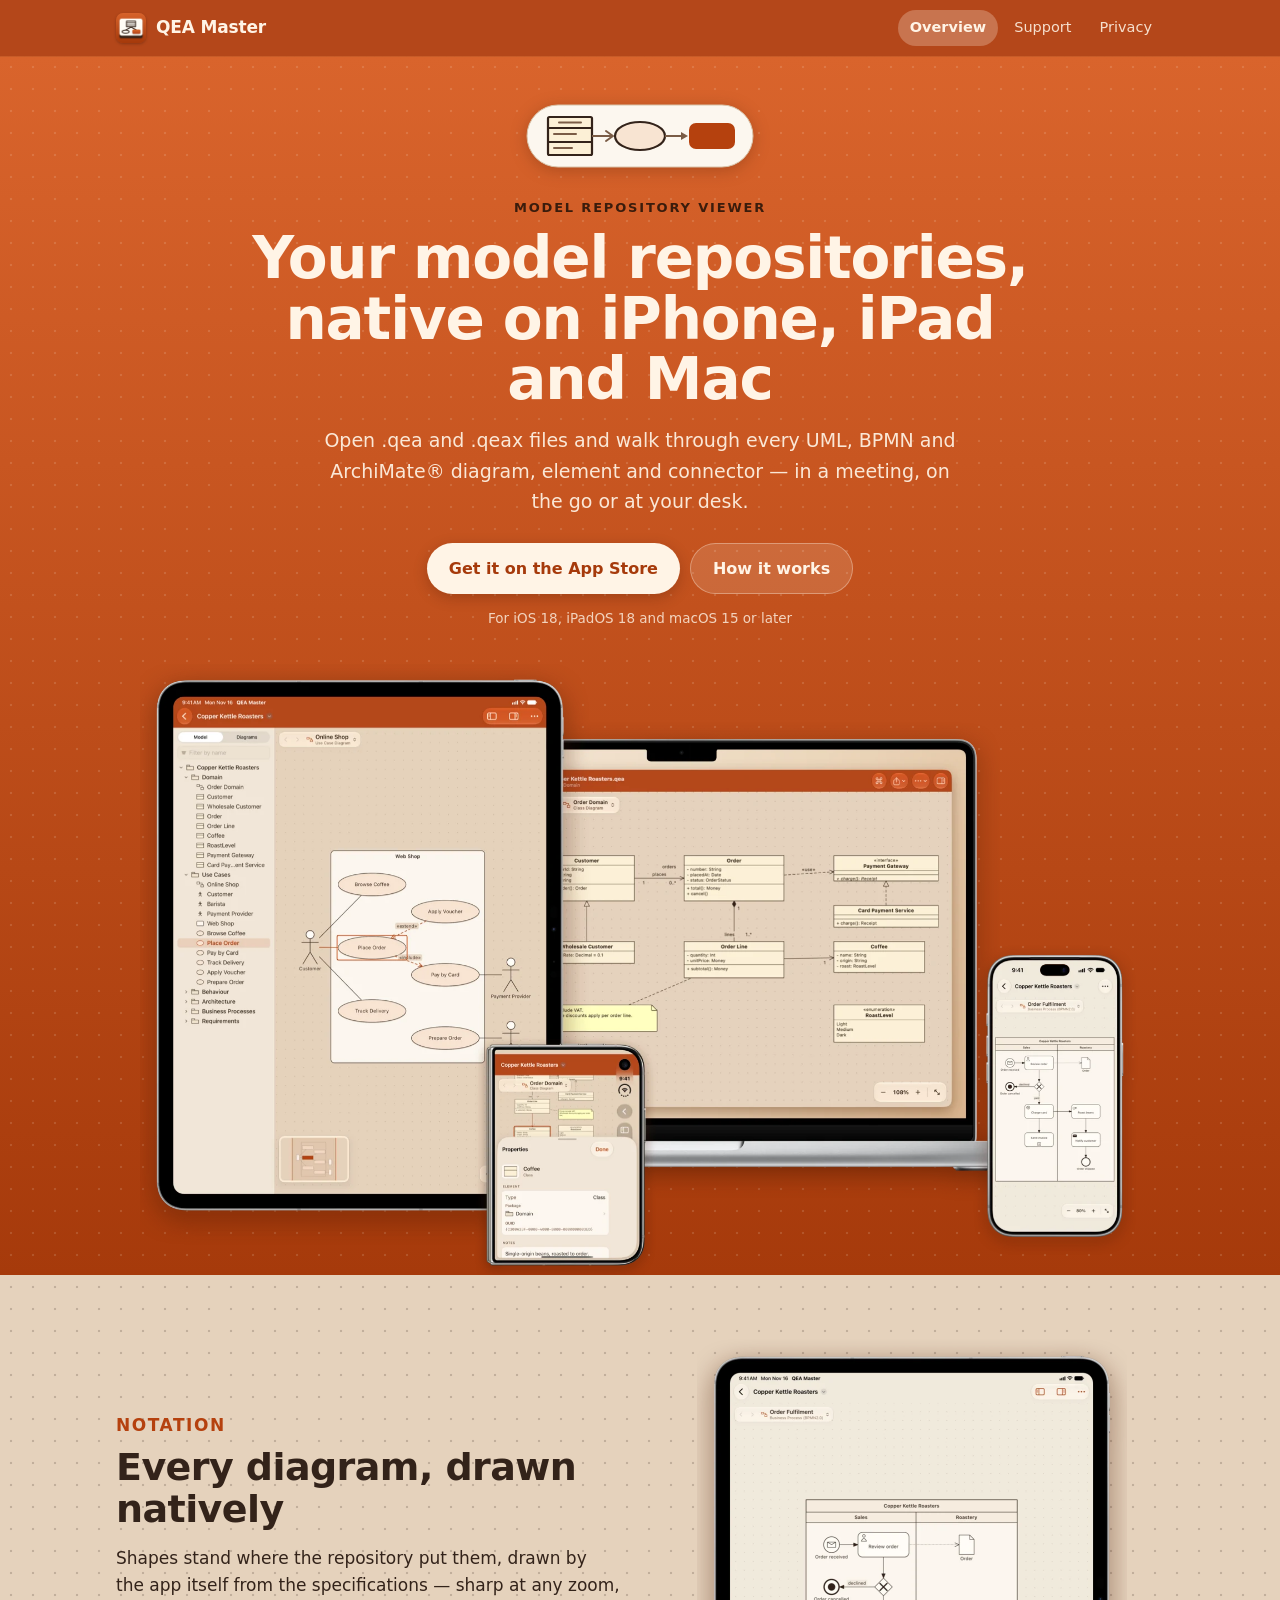
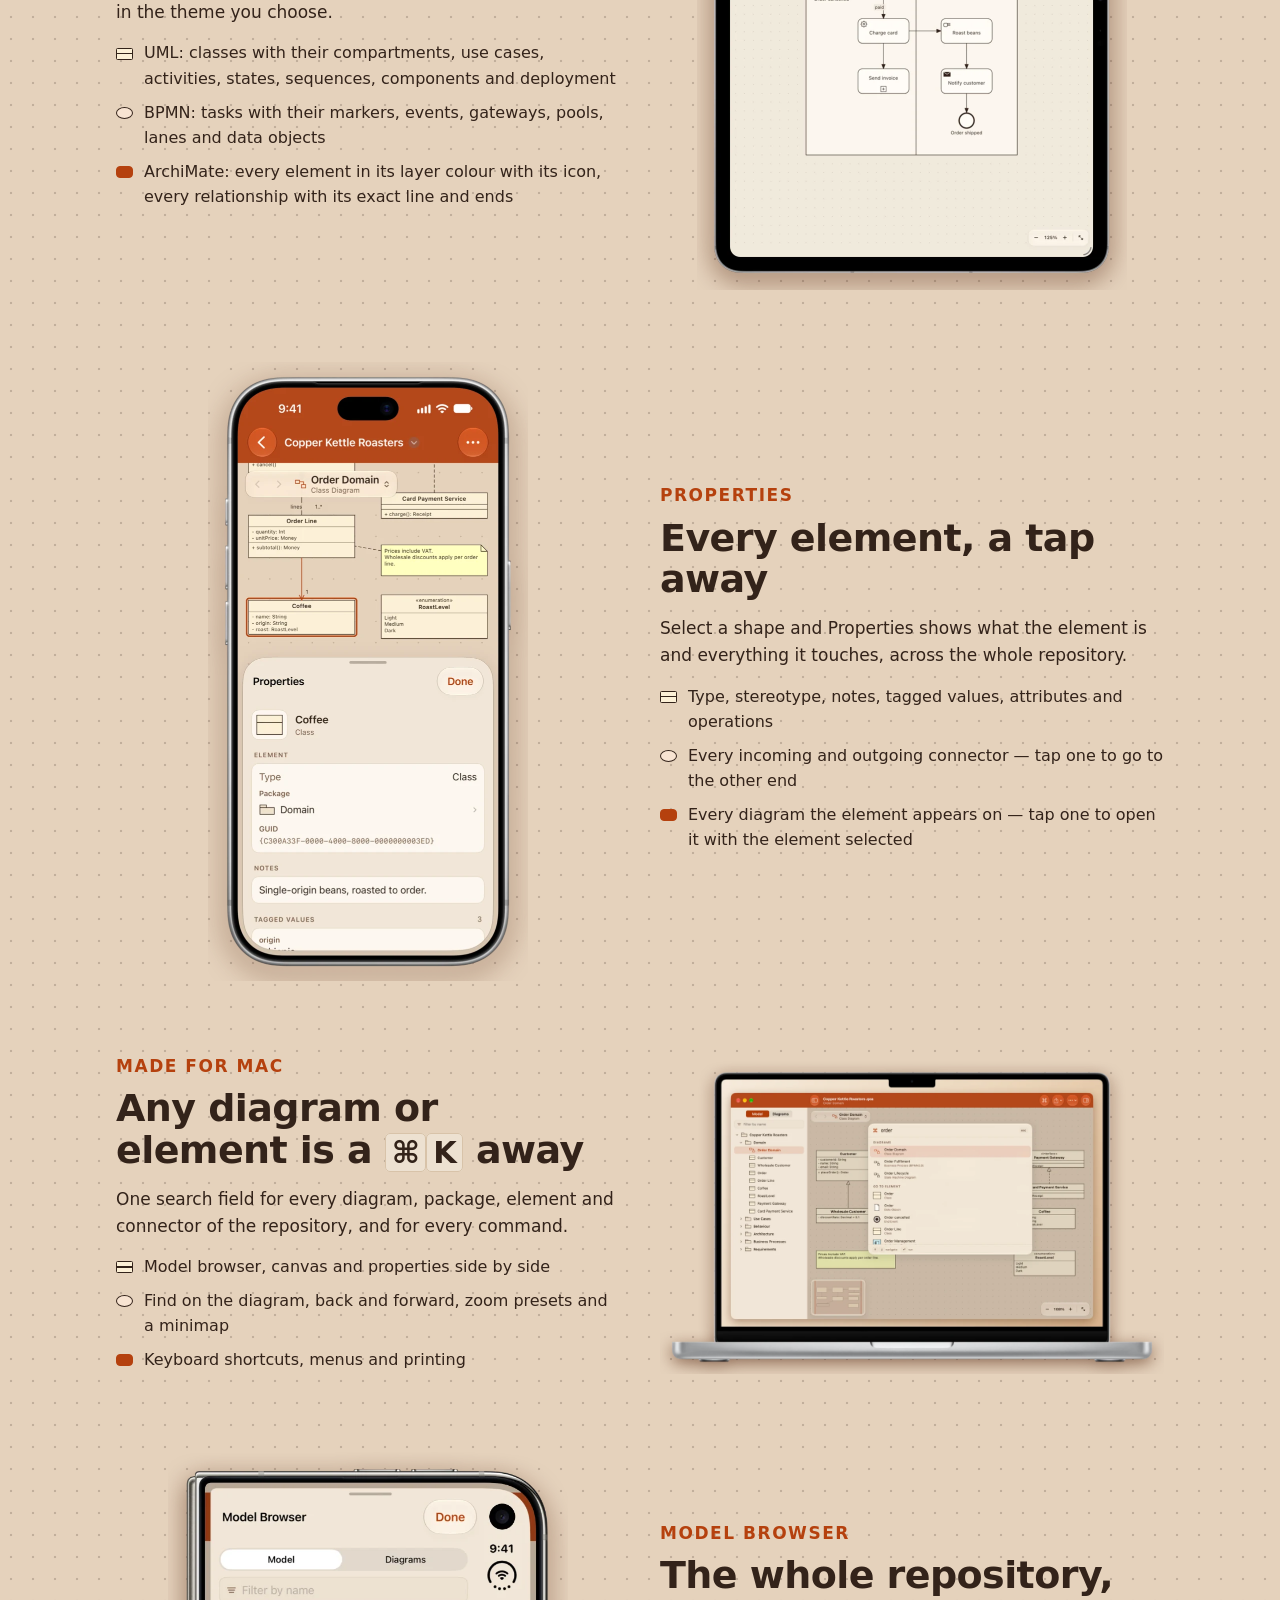
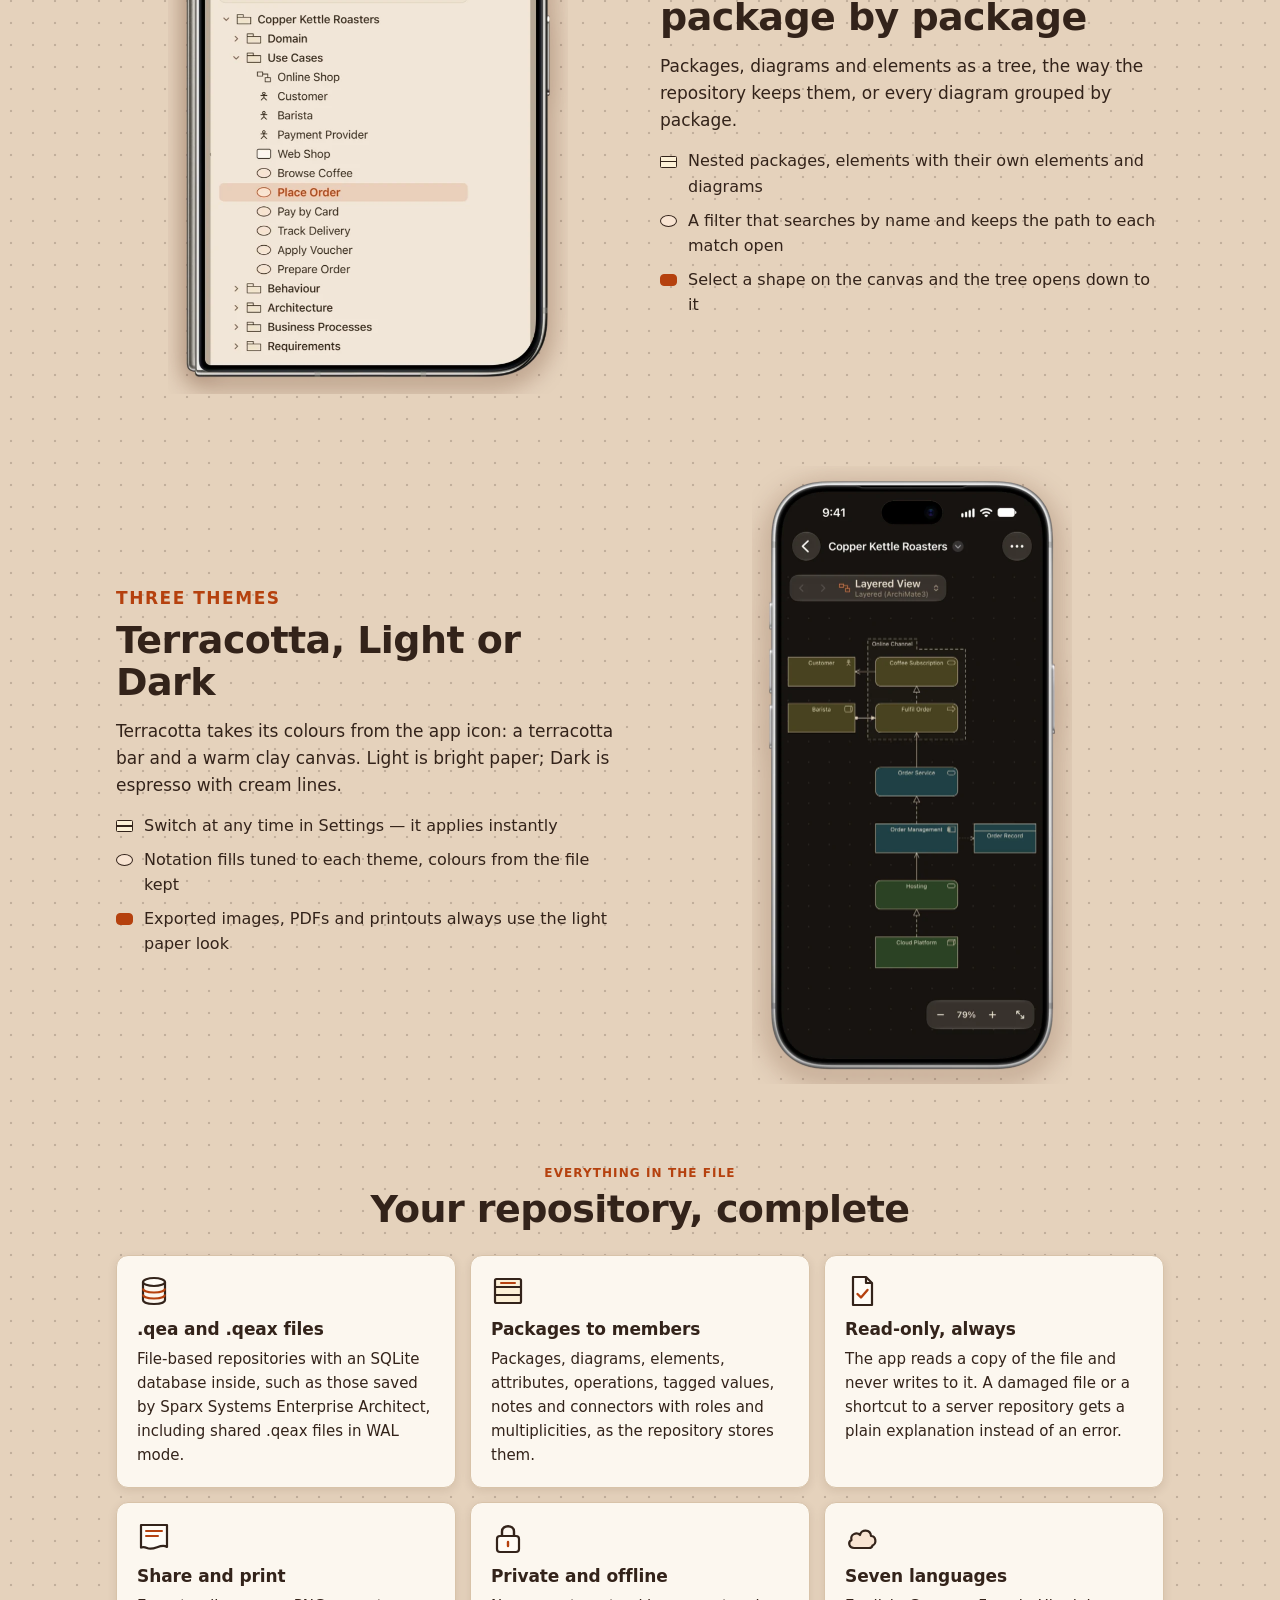
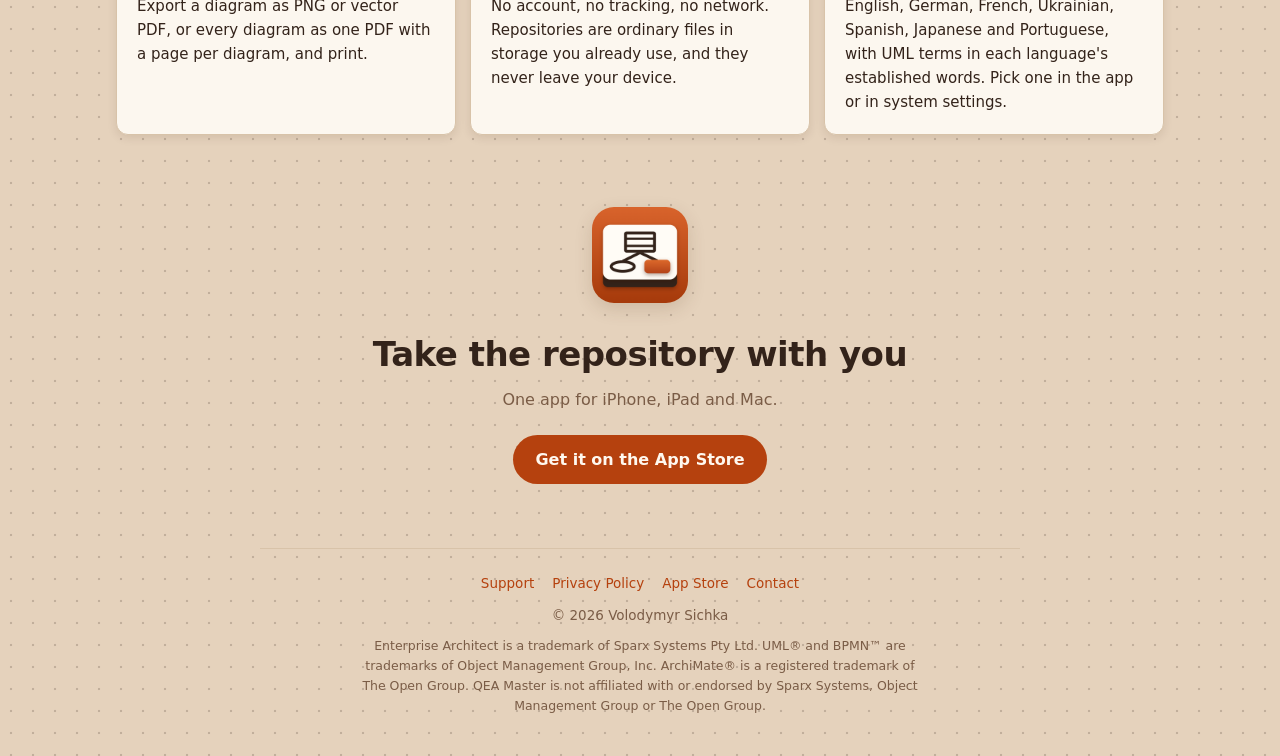
==== marketing.html @ 0d985091 "Add the support, privacy policy and marketing pages in the app's Terracotta style" ====
<!DOCTYPE html>
<html lang="en">

<head>
  <meta charset="UTF-8" />
  <meta name="viewport" content="width=device-width, initial-scale=1, viewport-fit=cover" />
  <title>QEA Master — a viewer for .qea and .qeax model repositories on iPhone, iPad and Mac</title>
  <meta name="description"
    content="QEA Master opens .qea and .qeax model repositories on iPhone, iPad and Mac and draws their UML, BPMN and ArchiMate diagrams natively. Every element a tap away, fully offline." />
  <meta name="theme-color" content="#b4471a" media="(prefers-color-scheme: light)" />
  <meta name="theme-color" content="#1c1814" media="(prefers-color-scheme: dark)" />
  <meta property="og:type" content="website" />
  <meta property="og:title" content="QEA Master — your models on iPhone, iPad and Mac" />
  <meta property="og:description"
    content="A native viewer for .qea and .qeax model repositories. UML, BPMN and ArchiMate diagrams drawn natively, every element a tap away." />
  <meta property="og:image" content="https://vybgss.github.io/qea-master-docs/assets/og-image.jpg" />
  <meta name="twitter:card" content="summary_large_image" />
  <meta name="apple-itunes-app" content="app-id=6835485167" />
  <link rel="icon" href="assets/favicon.ico" sizes="16x16 32x32 48x48" />
  <link rel="icon" type="image/png" sizes="64x64" href="assets/favicon.png" media="(prefers-color-scheme: light)" />
  <link rel="icon" type="image/png" sizes="64x64" href="assets/favicon-dark.png" media="(prefers-color-scheme: dark)" />
  <link rel="apple-touch-icon" sizes="180x180" href="assets/apple-touch-icon.png" />
  <link rel="manifest" href="site.webmanifest" />
  <link rel="stylesheet" href="assets/site.css" />
</head>

<body>
  <header class="bar">
    <div class="bar-inner">
      <a class="brand" href="marketing.html"><img src="assets/icon.png" alt="" /><span>QEA Master</span></a>
      <nav class="nav" aria-label="Site">
        <a href="marketing.html" aria-current="page">Overview</a>
        <a href="support.html">Support</a>
        <a href="privacy-policy.html">Privacy</a>
      </nav>
    </div>
  </header>

  <main>
    <section class="hero">
      <div class="hero-inner">
        <!-- The three shapes of the app icon as the app draws them: a class with its
             compartments, associated with a use case that a task carries out. -->
        <svg class="flow" viewBox="0 0 228 64" role="img" aria-label="A class associated with a use case, followed by a task">
          <rect x="1" y="1" width="226" height="62" rx="31" style="fill: var(--card); stroke: var(--hairline)" />
          <g class="shape-ink" fill="none" stroke-width="2.2">
            <rect x="22" y="13" width="44" height="38" rx="1.5" class="fill-classifier" />
            <path d="M22 24 H66 M22 38 H66" />
          </g>
          <path d="M33 18.5 H55 M28 30 H50 M28 44 H46" style="stroke: var(--muted)" stroke-width="2" stroke-linecap="round" />
          <line x1="66" y1="32" x2="86" y2="32" style="stroke: var(--muted)" stroke-width="2" />
          <path d="M80 27 L87 32 L80 37" fill="none" style="stroke: var(--muted)" stroke-width="2"
            stroke-linejoin="round" stroke-linecap="round" />
          <ellipse cx="114" cy="32" rx="25" ry="14" class="fill-behavior shape-ink" stroke-width="2.2" />
          <line x1="139" y1="32" x2="156" y2="32" style="stroke: var(--muted)" stroke-width="2" />
          <polygon points="155,28 162,32 155,36" style="fill: var(--muted)" />
          <rect x="163" y="19" width="46" height="26" rx="7" class="fill-accent" />
        </svg>

        <p class="kicker">Model repository viewer</p>
        <h1>Your model repositories, native on iPhone, iPad and Mac</h1>
        <p class="lede">
          Open .qea and .qeax files and walk through every UML, BPMN and ArchiMate® diagram,
          element and connector — in a meeting, on the go or at your desk.
        </p>
        <div class="actions">
          <a class="button primary" href="https://apps.apple.com/app/id6835485167">Get it on the App Store</a>
          <a class="button ghost" href="support.html">How it works</a>
        </div>
        <p class="requires">For iOS 18, iPadOS 18 and macOS 15 or later</p>

        <img class="devices" src="assets/img/hero-devices.webp" width="1800" height="1112"
          alt="QEA Master on iPad, MacBook, iPhone Duo and iPhone, showing a use case diagram with the model browser, a class diagram, an element's properties and a business process of an example model" />
      </div>
    </section>

    <div class="wide">
      <section class="feature">
        <div class="feature-text">
          <p class="label">Notation</p>
          <h2>Every diagram, drawn natively</h2>
          <p>
            Shapes stand where the repository put them, drawn by the app itself from the
            specifications — sharp at any zoom, in the theme you choose.
          </p>
          <ul class="layered">
            <li>UML: classes with their compartments, use cases, activities, states, sequences, components and deployment</li>
            <li>BPMN: tasks with their markers, events, gateways, pools, lanes and data objects</li>
            <li>ArchiMate: every element in its layer colour with its icon, every relationship with its exact line and ends</li>
          </ul>
        </div>
        <div class="feature-art">
          <img class="tablet" src="assets/img/ipad-process.webp" width="860" height="1102" loading="lazy"
            alt="iPad showing a business process with two lanes, a gateway, events and typed tasks" />
        </div>
      </section>

      <section class="feature flip">
        <div class="feature-text">
          <p class="label">Properties</p>
          <h2>Every element, a tap away</h2>
          <p>
            Select a shape and Properties shows what the element is and everything it touches,
            across the whole repository.
          </p>
          <ul class="layered">
            <li>Type, stereotype, notes, tagged values, attributes and operations</li>
            <li>Every incoming and outgoing connector — tap one to go to the other end</li>
            <li>Every diagram the element appears on — tap one to open it with the element selected</li>
          </ul>
        </div>
        <div class="feature-art">
          <img class="phone" src="assets/img/phone-inspect.webp" width="640" height="1237" loading="lazy"
            alt="iPhone showing the Coffee class selected, with its notes and tagged values in a sheet" />
        </div>
      </section>

      <section class="feature">
        <div class="feature-text">
          <p class="label">Made for Mac</p>
          <h2>Any diagram or element is a <kbd>⌘</kbd><kbd>K</kbd> away</h2>
          <p>
            One search field for every diagram, package, element and connector of the
            repository, and for every command.
          </p>
          <ul class="layered">
            <li>Model browser, canvas and properties side by side</li>
            <li>Find on the diagram, back and forward, zoom presets and a minimap</li>
            <li>Keyboard shortcuts, menus and printing</li>
          </ul>
        </div>
        <div class="feature-art">
          <img class="laptop" src="assets/img/mac-palette.webp" width="1278" height="797" loading="lazy"
            alt="MacBook showing the command palette searching the repository for order" />
        </div>
      </section>

      <section class="feature flip">
        <div class="feature-text">
          <p class="label">Model browser</p>
          <h2>The whole repository, package by package</h2>
          <p>
            Packages, diagrams and elements as a tree, the way the repository keeps them, or
            every diagram grouped by package.
          </p>
          <ul class="layered">
            <li>Nested packages, elements with their own elements and diagrams</li>
            <li>A filter that searches by name and keeps the path to each match open</li>
            <li>Select a shape on the canvas and the tree opens down to it</li>
          </ul>
        </div>
        <div class="feature-art">
          <img class="duo" src="assets/img/duo-browser.webp" width="700" height="947" loading="lazy"
            alt="iPhone Duo showing the model browser with the Use Cases package open" />
        </div>
      </section>

      <section class="feature">
        <div class="feature-text">
          <p class="label">Three themes</p>
          <h2>Terracotta, Light or Dark</h2>
          <p>
            Terracotta takes its colours from the app icon: a terracotta bar and a warm clay
            canvas. Light is bright paper; Dark is espresso with cream lines.
          </p>
          <ul class="layered">
            <li>Switch at any time in Settings — it applies instantly</li>
            <li>Notation fills tuned to each theme, colours from the file kept</li>
            <li>Exported images, PDFs and printouts always use the light paper look</li>
          </ul>
        </div>
        <div class="feature-art">
          <img class="phone" src="assets/img/phone-dark.webp" width="640" height="1237" loading="lazy"
            alt="iPhone showing a layered architecture view in the Dark theme" />
        </div>
      </section>

      <section>
        <div class="section-head">
          <p class="label">Everything in the file</p>
          <h2>Your repository, complete</h2>
        </div>
        <div class="grid">
          <div class="card">
            <svg class="glyph" viewBox="0 0 34 34" aria-hidden="true">
              <ellipse cx="17" cy="8" rx="11" ry="4" class="shape-fill shape-ink" stroke-width="2.2" />
              <path d="M6 8 V26 C6 31.3 28 31.3 28 26 V8" fill="none" class="shape-ink" stroke-width="2.2" />
              <path d="M6 14.5 C6 19.8 28 19.8 28 14.5 M6 20.5 C6 25.8 28 25.8 28 20.5" fill="none"
                class="shape-accent" stroke-width="2" />
            </svg>
            <h3>.qea and .qeax files</h3>
            <p>File-based repositories with an SQLite database inside, such as those saved by
              Sparx Systems Enterprise Architect, including shared .qeax files in WAL mode.</p>
          </div>
          <div class="card">
            <svg class="glyph" viewBox="0 0 34 34" aria-hidden="true">
              <rect x="4" y="5" width="26" height="24" rx="1.5" class="fill-classifier shape-ink" stroke-width="2.2" />
              <path d="M4 13 H30 M4 21 H30" class="shape-ink" stroke-width="2" />
              <path d="M10 9 H24" class="shape-accent" stroke-width="2" stroke-linecap="round" />
            </svg>
            <h3>Packages to members</h3>
            <p>Packages, diagrams, elements, attributes, operations, tagged values, notes and
              connectors with roles and multiplicities, as the repository stores them.</p>
          </div>
          <div class="card">
            <svg class="glyph" viewBox="0 0 34 34" aria-hidden="true">
              <path d="M8 3 H21 L27 9 V31 H8 Z" class="shape-fill shape-ink" stroke-width="2.2"
                stroke-linejoin="round" />
              <path d="M21 3 V9 H27" fill="none" class="shape-ink" stroke-width="2.2" stroke-linejoin="round" />
              <path d="M12.5 20 L16 23.5 L22.5 16" fill="none" class="shape-accent" stroke-width="2.4"
                stroke-linecap="round" stroke-linejoin="round" />
            </svg>
            <h3>Read-only, always</h3>
            <p>The app reads a copy of the file and never writes to it. A damaged file or a
              shortcut to a server repository gets a plain explanation instead of an error.</p>
          </div>
          <div class="card">
            <svg class="glyph" viewBox="0 0 34 34" aria-hidden="true">
              <path d="M4 4 H30 V26 C24 21.5 17 30.5 10 27 C7.5 25.8 5.5 25.8 4 26.6 Z" class="shape-fill shape-ink"
                stroke-width="2.2" stroke-linejoin="round" />
              <path d="M9 10 H25 M9 15 H21" class="shape-accent" stroke-width="2" stroke-linecap="round" />
            </svg>
            <h3>Share and print</h3>
            <p>Export a diagram as PNG or vector PDF, or every diagram as one PDF with a page per
              diagram, and print.</p>
          </div>
          <div class="card">
            <svg class="glyph" viewBox="0 0 34 34" aria-hidden="true">
              <path d="M11 15 V10.5 C11 3.5 23 3.5 23 10.5 V15" fill="none" class="shape-ink" stroke-width="2.4" />
              <rect x="6" y="15" width="22" height="16" rx="3" class="shape-fill shape-ink" stroke-width="2.2" />
              <path d="M17 21 V25" class="shape-accent" stroke-width="2.4" stroke-linecap="round" />
            </svg>
            <h3>Private and offline</h3>
            <p>No account, no tracking, no network. Repositories are ordinary files in storage
              you already use, and they never leave your device.</p>
          </div>
          <div class="card">
            <svg class="glyph" viewBox="0 0 34 34" aria-hidden="true">
              <path d="M9 27 C4 27 2.5 21 6.5 19 C5 13.5 11.5 10.5 15 14 C16 8 25.5 8 26 15 C31 15 32 22.5 27.5 24.5 C27 27 25 27 24 27 Z"
                class="fill-behavior shape-ink" stroke-width="2.2" stroke-linejoin="round" />
            </svg>
            <h3>Seven languages</h3>
            <p>English, German, French, Ukrainian, Spanish, Japanese and Portuguese, with UML
              terms in each language's established words. Pick one in the app or in system
              settings.</p>
          </div>
        </div>
      </section>

      <section class="closing">
        <picture>
          <source srcset="assets/icon-dark.png" media="(prefers-color-scheme: dark)" />
          <img src="assets/icon.png" width="96" height="96" alt="QEA Master app icon" />
        </picture>
        <h2>Take the repository with you</h2>
        <p>One app for iPhone, iPad and Mac.</p>
        <a class="button solid" href="https://apps.apple.com/app/id6835485167">Get it on the App Store</a>
      </section>
    </div>
  </main>

  <footer class="foot">
    <nav aria-label="Footer">
      <a href="support.html">Support</a>
      <a href="privacy-policy.html">Privacy Policy</a>
      <a href="https://apps.apple.com/app/id6835485167">App Store</a>
      <a href="mailto:volodymyr.sichka@gmail.com">Contact</a>
    </nav>
    <p>© 2026 Volodymyr Sichka</p>
    <p class="legal">Enterprise Architect is a trademark of Sparx Systems Pty Ltd. UML® and BPMN™ are
      trademarks of Object Management Group, Inc. ArchiMate® is a registered trademark of The Open
      Group. QEA Master is not affiliated with or endorsed by Sparx Systems, Object Management Group
      or The Open Group.</p>
  </footer>
</body>

</html>
---- assets/site.css ----
/*
  QEA Master — shared style for the website.

  The colours are the app's own (RetroPalette and Studio in the app's
  source, shared with Arch Master, BPMN Master and DMN Master): the
  Terracotta theme by day, the Dark theme at night, following the visitor's
  system setting. Shapes on the page borrow the notation the app draws: a
  UML package with its dark name tab for page titles, a class, a use case
  and a task in the fills the app gives them, a dot grid.
*/

:root {
  color-scheme: light dark;

  /* Terracotta theme */
  --canvas: #e5d2bc;
  --surface: #f1e6d7;
  --card: #fcf7ef;
  --paper: #fffcf6;
  --field: #ede1d1;
  --ink: #33231a;
  --muted: #7a5c46;
  --hairline: #d8c3a9;
  --accent: #b5410e;
  --accent-soft: rgba(181, 65, 14, 0.14);
  --on-accent: #fff8ef;
  --chrome: #b4471a;
  --on-chrome: #fff4e6;
  --chrome-pill: rgba(255, 244, 230, 0.16);
  --chrome-pill-strong: rgba(255, 244, 230, 0.26);
  --band: #33231a;
  --on-band: #fbf3e8;
  --dot: rgba(51, 35, 26, 0.2);
  --hero-top: #d9642c;
  --hero-bottom: #a63a0b;
  --on-hero: #fff4e6;
  --hero-kicker: #3a1c0c;
  --hero-dot: rgba(255, 244, 230, 0.14);
  --shape-shadow: 0 6px 18px rgba(90, 58, 32, 0.16);
  --shape-drop: 0 5px 9px rgba(90, 58, 32, 0.16);
  --panel-shadow: 0 3px 10px rgba(58, 30, 14, 0.1);
  --success: #3f7f55;

  /* Notation fills of the light themes (QEAShapeColors in the app's source):
     classes, behaviour (use cases, actions, states), structure */
  --classifier: #fcf0d6;
  --behavior: #f8e4d2;
  --structure: #e4ecdb;

  --rounded: ui-rounded, "SF Pro Rounded", -apple-system, BlinkMacSystemFont, system-ui,
    "Segoe UI", Roboto, Helvetica, Arial, sans-serif;
  --text: -apple-system, BlinkMacSystemFont, system-ui, "SF Pro Text", "Segoe UI", Roboto,
    Helvetica, Arial, sans-serif;
}

@media (prefers-color-scheme: dark) {
  :root {
    /* Dark theme: espresso with cream lines */
    --canvas: #17130f;
    --surface: #1c1814;
    --card: #272019;
    --paper: #262019;
    --field: #1a1612;
    --ink: #eee2cf;
    --muted: #a8937d;
    --hairline: #3b3129;
    --accent: #e2753c;
    --accent-soft: rgba(226, 117, 60, 0.2);
    --on-accent: #1c120b;
    --chrome: #1c1814;
    --on-chrome: #eee2cf;
    --chrome-pill: rgba(238, 226, 207, 0.08);
    --chrome-pill-strong: rgba(238, 226, 207, 0.15);
    --band: #2d261f;
    --on-band: #eee2cf;
    --dot: rgba(238, 226, 207, 0.14);
    --hero-top: #3a2a20;
    --hero-bottom: #1a120d;
    --on-hero: #f1e6d4;
    --hero-kicker: #e8854a;
    --hero-dot: rgba(238, 226, 207, 0.08);
    --shape-shadow: 0 6px 18px rgba(0, 0, 0, 0.45);
    --shape-drop: 0 5px 9px rgba(0, 0, 0, 0.45);
    --panel-shadow: 0 3px 10px rgba(0, 0, 0, 0.35);
    --success: #74c08c;
    --classifier: #3a3020;
    --behavior: #40291d;
    --structure: #29342a;
  }
}

*,
*::before,
*::after {
  box-sizing: border-box;
}

html {
  -webkit-text-size-adjust: 100%;
  /* Anchors from the contents list land below the sticky bar, not under it. */
  scroll-padding-top: 76px;
}

body {
  margin: 0;
  font-family: var(--text);
  font-size: 16px;
  line-height: 1.6;
  color: var(--ink);
  background-color: var(--canvas);
  /* The canvas dot grid */
  background-image: radial-gradient(circle, var(--dot) 1.1px, transparent 1.6px);
  background-size: 22px 22px;
  -webkit-font-smoothing: antialiased;
}

img {
  max-width: 100%;
  height: auto;
}

a {
  color: var(--accent);
  text-underline-offset: 2px;
  text-decoration-thickness: 1px;
}

a:hover {
  text-decoration-thickness: 2px;
}

:focus-visible {
  outline: 2px solid var(--accent);
  outline-offset: 2px;
  border-radius: 6px;
}

kbd {
  font-family: var(--rounded);
  font-size: 0.8em;
  font-weight: 600;
  padding: 1px 6px;
  border-radius: 5px;
  background: var(--field);
  border: 1px solid var(--hairline);
  white-space: nowrap;
}

/* ---------------------------------------------------------------- Window bar */

.bar {
  position: sticky;
  top: 0;
  z-index: 10;
  background: var(--chrome);
  color: var(--on-chrome);
  padding-top: env(safe-area-inset-top);
  box-shadow: 0 1px 0 rgba(0, 0, 0, 0.08);
}

@media (prefers-color-scheme: dark) {
  .bar {
    box-shadow: 0 1px 0 var(--hairline);
  }
}

.bar-inner {
  max-width: 1080px;
  margin: 0 auto;
  height: 56px;
  padding: 0 16px;
  display: flex;
  align-items: center;
  gap: 12px;
}

.brand {
  display: flex;
  align-items: center;
  gap: 10px;
  color: inherit;
  text-decoration: none;
  font-family: var(--rounded);
  font-weight: 700;
  font-size: 17px;
  letter-spacing: -0.01em;
  flex-shrink: 0;
}

.brand img {
  width: 30px;
  height: 30px;
  border-radius: 7px;
  box-shadow: 0 1px 3px rgba(0, 0, 0, 0.25);
}

.nav {
  margin-left: auto;
  display: flex;
  gap: 4px;
}

.nav a {
  color: inherit;
  text-decoration: none;
  font-size: 14.5px;
  font-weight: 500;
  padding: 6px 12px;
  border-radius: 999px;
  opacity: 0.88;
}

.nav a:hover {
  background: var(--chrome-pill);
  opacity: 1;
}

.nav a[aria-current="page"] {
  background: var(--chrome-pill-strong);
  font-weight: 650;
  opacity: 1;
}

@media (max-width: 520px) {
  .brand span {
    display: none;
  }

  .nav a {
    padding: 6px 10px;
  }
}

/* ---------------------------------------------------------------- Documents */

.page {
  max-width: 760px;
  margin: 0 auto;
  padding: 32px 16px 24px;
}

/* A page title drawn as a UML package: the dark name tab on the top-left
   corner of a paper card; down its right edge, the fills of a class, a use
   case and a component, as the app draws them. */
.group {
  margin-bottom: 28px;
  filter: drop-shadow(var(--shape-drop));
}

.group-tab {
  width: fit-content;
  background: var(--band);
  color: var(--on-band);
  border: 2px solid var(--ink);
  border-bottom: 0;
  border-radius: 3px 3px 0 0;
  padding: 3px 14px 2px;
  font-size: 13px;
  font-weight: 600;
  letter-spacing: 0.03em;
}

.group-body {
  display: flex;
  background: var(--paper);
  border: 2px solid var(--ink);
  border-radius: 0 3px 3px 3px;
}

.group-main {
  flex: 1;
  padding: 22px 24px 24px;
  display: flex;
  gap: 18px;
  align-items: center;
}

.group-main picture {
  flex-shrink: 0;
}

.group-main img {
  width: 76px;
  height: 76px;
  border-radius: 17px;
  display: block;
  box-shadow: 0 2px 8px rgba(0, 0, 0, 0.18);
}

.group h1 {
  font-family: var(--rounded);
  font-size: 30px;
  line-height: 1.15;
  letter-spacing: -0.015em;
  margin: 0 0 6px;
}

.group p {
  margin: 0;
  color: var(--muted);
}

/* Class, behaviour and structure fills, top to bottom. */
.group-layers {
  flex: 0 0 14px;
  display: flex;
  flex-direction: column;
  border-left: 2px solid var(--ink);
}

.group-layers span {
  flex: 1;
  background: var(--classifier);
}

.group-layers span:nth-child(2) {
  background: var(--behavior);
  border-block: 2px solid var(--ink);
}

.group-layers span:nth-child(3) {
  background: var(--structure);
  border-radius: 0 0 1px 0;
}

@media (max-width: 520px) {
  .group-main {
    flex-direction: column;
    align-items: flex-start;
    padding: 18px 18px 20px;
  }

  .group h1 {
    font-size: 26px;
  }
}

/* Section headers, as in the app's side panels: small, spaced capitals. */
.label {
  font-size: 12px;
  font-weight: 700;
  text-transform: uppercase;
  letter-spacing: 0.09em;
  color: var(--muted);
  margin: 32px 4px 10px;
}

.card {
  background: var(--card);
  border: 1px solid var(--hairline);
  border-radius: 12px;
  padding: 16px 20px;
  margin-bottom: 12px;
}

.card h2,
.card h3 {
  font-size: 16.5px;
  line-height: 1.35;
  margin: 0 0 6px;
  letter-spacing: -0.005em;
}

.card p,
.card li {
  font-size: 15px;
}

.card p {
  margin: 0.5em 0;
}

.card p:last-child {
  margin-bottom: 0;
}

.card ul {
  margin: 0.5em 0 0;
  padding-left: 1.2em;
}

.card li + li {
  margin-top: 0.25em;
}

.card .meta {
  color: var(--muted);
  font-size: 13.5px;
}

.short {
  border-left: 4px solid var(--accent);
}

.toc {
  columns: 2 220px;
  column-gap: 24px;
  margin: 0;
  padding: 0;
  list-style: none;
}

.toc li {
  break-inside: avoid;
  font-size: 15px;
  padding: 3px 0;
}

.toc a {
  text-decoration: none;
}

.toc a:hover {
  text-decoration: underline;
}

.updated {
  color: var(--muted);
  font-size: 13.5px;
  margin: 0 4px 0;
}

/* ---------------------------------------------------------------- Footer */

.foot {
  max-width: 760px;
  margin: 24px auto 0;
  padding: 24px 16px calc(40px + env(safe-area-inset-bottom));
  text-align: center;
  color: var(--muted);
  font-size: 13.5px;
  border-top: 1px solid var(--hairline);
}

.foot p {
  margin: 4px 0;
}

.foot nav {
  display: flex;
  justify-content: center;
  flex-wrap: wrap;
  gap: 6px 18px;
  margin-bottom: 10px;
}

.foot nav a {
  font-weight: 500;
  text-decoration: none;
}

.foot nav a:hover {
  text-decoration: underline;
}

.foot .legal {
  font-size: 12.5px;
  max-width: 560px;
  margin: 10px auto 0;
}

.motto {
  font-family: var(--rounded);
  font-weight: 600;
}

/* ---------------------------------------------------------------- Landing page */

.hero {
  color: var(--on-hero);
  background-color: var(--hero-bottom);
  background-image: radial-gradient(circle, var(--hero-dot) 1.1px, transparent 1.6px),
    linear-gradient(180deg, var(--hero-top), var(--hero-bottom));
  background-size: 22px 22px, 100% 100%;
  overflow: hidden;
}

.hero-inner {
  max-width: 1080px;
  margin: 0 auto;
  padding: 48px 16px 0;
  text-align: center;
}

.flow {
  display: inline-block;
  width: 228px;
  height: auto;
  margin-bottom: 22px;
  filter: drop-shadow(0 3px 8px rgba(58, 18, 4, 0.25));
}

.kicker {
  font-size: 13px;
  font-weight: 800;
  letter-spacing: 0.14em;
  text-transform: uppercase;
  color: var(--hero-kicker);
  margin: 0 0 10px;
}

.hero h1 {
  font-family: var(--rounded);
  font-size: clamp(34px, 6vw, 58px);
  line-height: 1.04;
  letter-spacing: -0.02em;
  margin: 0 auto 16px;
  max-width: 820px;
}

.hero .lede {
  font-size: clamp(16px, 2.2vw, 19px);
  max-width: 640px;
  margin: 0 auto 26px;
  opacity: 0.92;
}

.actions {
  display: flex;
  justify-content: center;
  flex-wrap: wrap;
  gap: 10px;
}

.button {
  display: inline-flex;
  align-items: center;
  gap: 8px;
  font-family: var(--rounded);
  font-weight: 700;
  font-size: 16px;
  padding: 12px 22px;
  border-radius: 999px;
  text-decoration: none;
}

.button.primary {
  background: var(--on-hero);
  color: var(--hero-bottom);
  box-shadow: 0 4px 14px rgba(58, 18, 4, 0.25);
}

@media (prefers-color-scheme: dark) {
  .button.primary {
    background: var(--accent);
    color: var(--on-accent);
  }
}

.button.ghost {
  color: var(--on-hero);
  background: rgba(255, 244, 230, 0.14);
  border: 1px solid rgba(255, 244, 230, 0.35);
}

.button.solid {
  background: var(--accent);
  color: var(--on-accent);
}

.button:hover {
  text-decoration: none;
  filter: brightness(1.05);
}

.requires {
  font-size: 13.5px;
  opacity: 0.8;
  margin: 14px 0 0;
}

.devices {
  display: block;
  width: min(1000px, 100%);
  margin: 34px auto -6px;
}

.wide {
  max-width: 1080px;
  margin: 0 auto;
  padding: 0 16px;
}

.feature {
  display: grid;
  grid-template-columns: 1fr 1fr;
  align-items: center;
  gap: 40px;
  padding: 64px 0 8px;
}

.feature.flip .feature-text {
  order: 2;
}

.feature-art {
  display: flex;
  justify-content: center;
}

.feature-art img.phone {
  width: 320px;
}

/* The iPhone Duo's outer screen is wider than a phone's. */
.feature-art img.duo {
  width: 400px;
}

.feature-art img.tablet {
  width: 430px;
}

.feature-art img.laptop {
  width: 640px;
}

.feature .label {
  margin: 0 0 8px;
  color: var(--accent);
}

.feature h2 {
  font-family: var(--rounded);
  font-size: clamp(28px, 3.6vw, 38px);
  line-height: 1.1;
  letter-spacing: -0.015em;
  margin: 0 0 14px;
}

.feature p {
  margin: 0 0 14px;
  font-size: 17px;
}

/* List bullets drawn as the three shapes of the app icon, in turn: a class
   with its compartments, a use case and a task. */
.layered {
  list-style: none;
  margin: 0;
  padding: 0;
}

.layered li {
  position: relative;
  padding-left: 28px;
  margin: 8px 0;
  font-size: 16px;
}

.layered li::before {
  content: "";
  position: absolute;
  left: 0;
  top: 0.45em;
  width: 17px;
  height: 12px;
  border: 1.5px solid var(--ink);
  border-radius: 1.5px;
  /* The class's name compartment */
  background: linear-gradient(var(--classifier) 0 4px, var(--ink) 4px 5.5px, var(--classifier) 5.5px);
}

.layered li:nth-child(3n + 2)::before {
  border-radius: 50%;
  background: var(--behavior);
}

.layered li:nth-child(3n)::before {
  border-radius: 4px;
  background: var(--accent);
  border-color: var(--accent);
}

@media (max-width: 760px) {
  .feature {
    grid-template-columns: 1fr;
    gap: 22px;
    padding-top: 48px;
  }

  .feature.flip .feature-text {
    order: 0;
  }

  .feature-art img.phone {
    width: 260px;
  }

  .feature-art img.duo {
    width: 320px;
  }
}

.section-head {
  text-align: center;
  padding: 72px 0 24px;
}

.section-head h2 {
  font-family: var(--rounded);
  font-size: clamp(28px, 3.6vw, 38px);
  line-height: 1.1;
  letter-spacing: -0.015em;
  margin: 6px 0 0;
}

.section-head .label {
  margin: 0;
  color: var(--accent);
}

.grid {
  display: grid;
  grid-template-columns: repeat(3, 1fr);
  gap: 14px;
}

.grid .card {
  margin: 0;
  padding: 18px 20px 20px;
  box-shadow: var(--panel-shadow);
}

.grid .card h3 {
  font-size: 17px;
  margin: 10px 0 6px;
}

.grid .card p {
  margin: 0;
  color: var(--ink);
}

.glyph {
  width: 34px;
  height: 34px;
  display: block;
}

@media (max-width: 900px) {
  .grid {
    grid-template-columns: repeat(2, 1fr);
  }
}

@media (max-width: 560px) {
  .grid {
    grid-template-columns: 1fr;
  }
}

.closing {
  text-align: center;
  padding: 72px 0 40px;
}

.closing picture img {
  width: 96px;
  height: 96px;
  border-radius: 22px;
  box-shadow: var(--shape-shadow);
}

.closing h2 {
  font-family: var(--rounded);
  font-size: clamp(26px, 3.4vw, 34px);
  letter-spacing: -0.015em;
  margin: 16px 0 6px;
}

.closing p {
  color: var(--muted);
  margin: 0 0 22px;
}

/* SVG notation shapes on the page take the theme's colours. */
.shape-fill {
  fill: var(--paper);
}

.shape-ink {
  stroke: var(--ink);
}

.shape-accent {
  stroke: var(--accent);
}

.fill-classifier {
  fill: var(--classifier);
}

.fill-behavior {
  fill: var(--behavior);
}

.fill-structure {
  fill: var(--structure);
}

.fill-accent {
  fill: var(--accent);
}
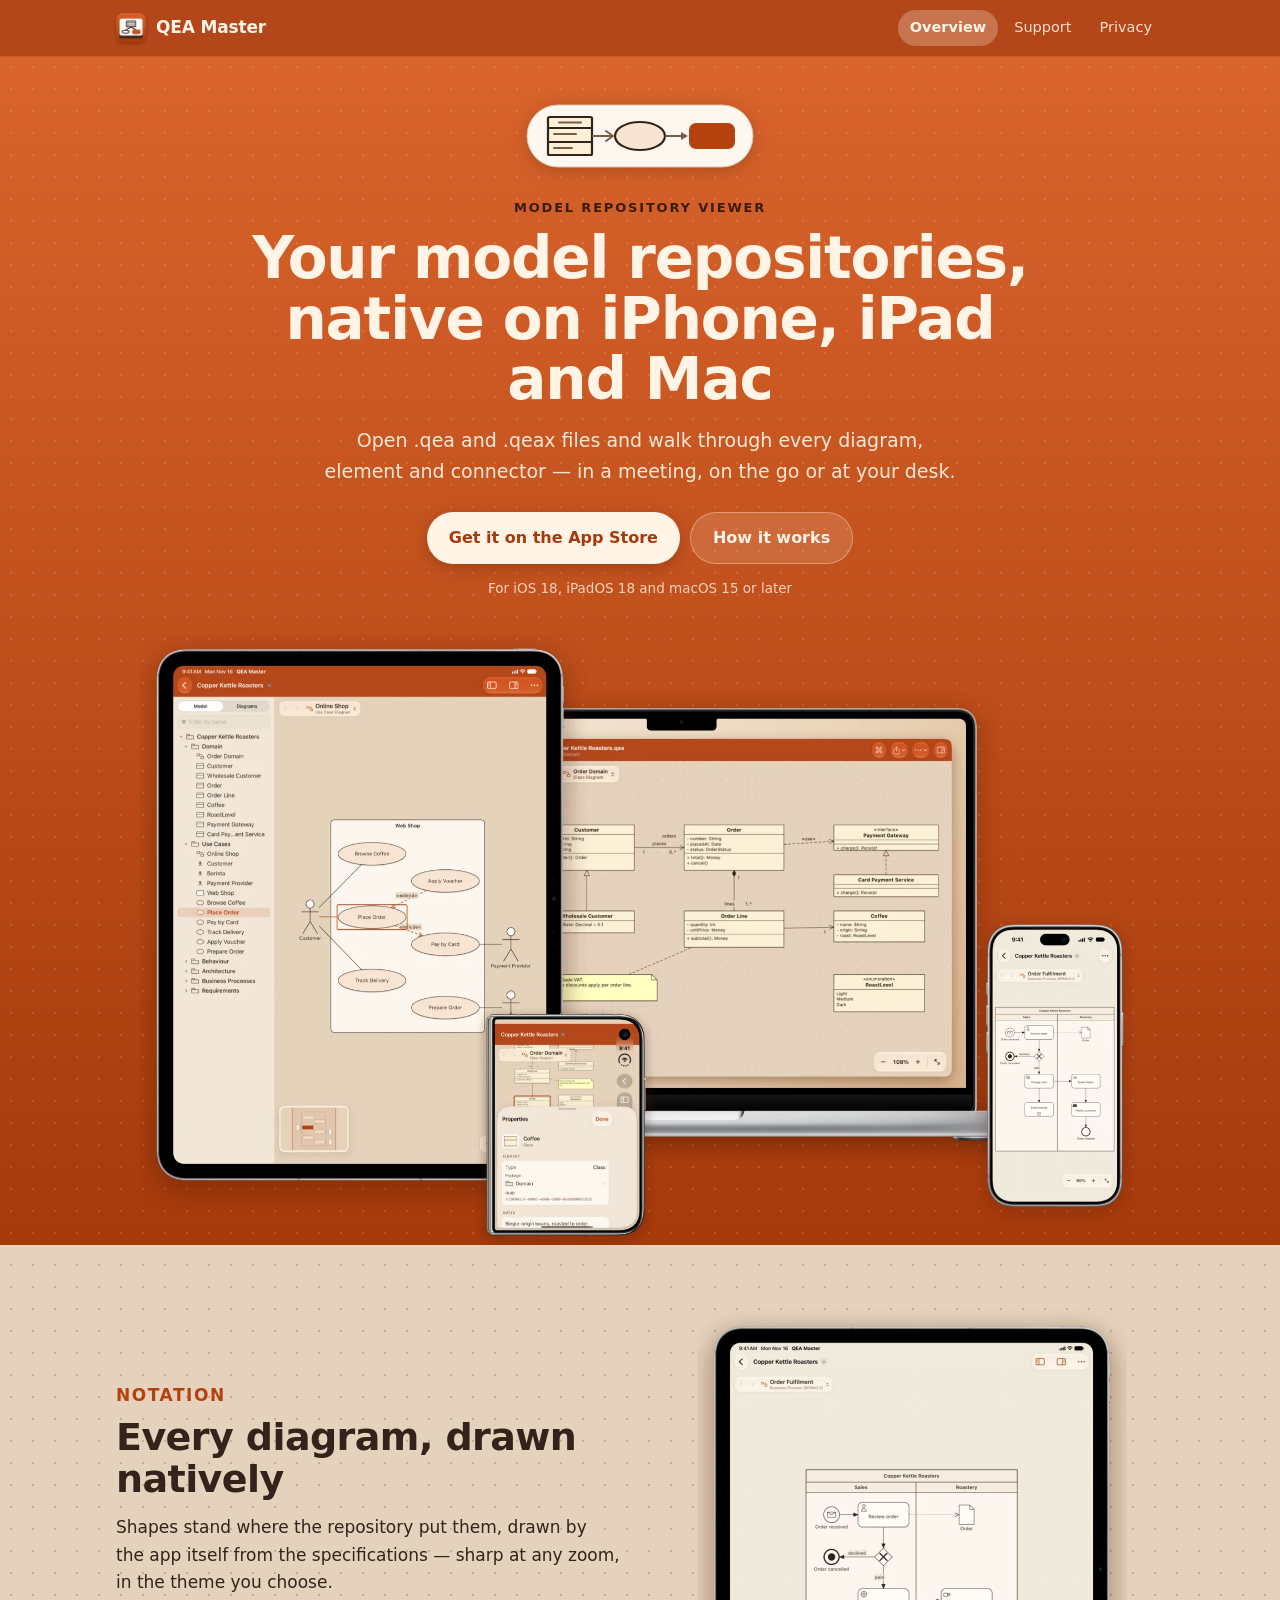
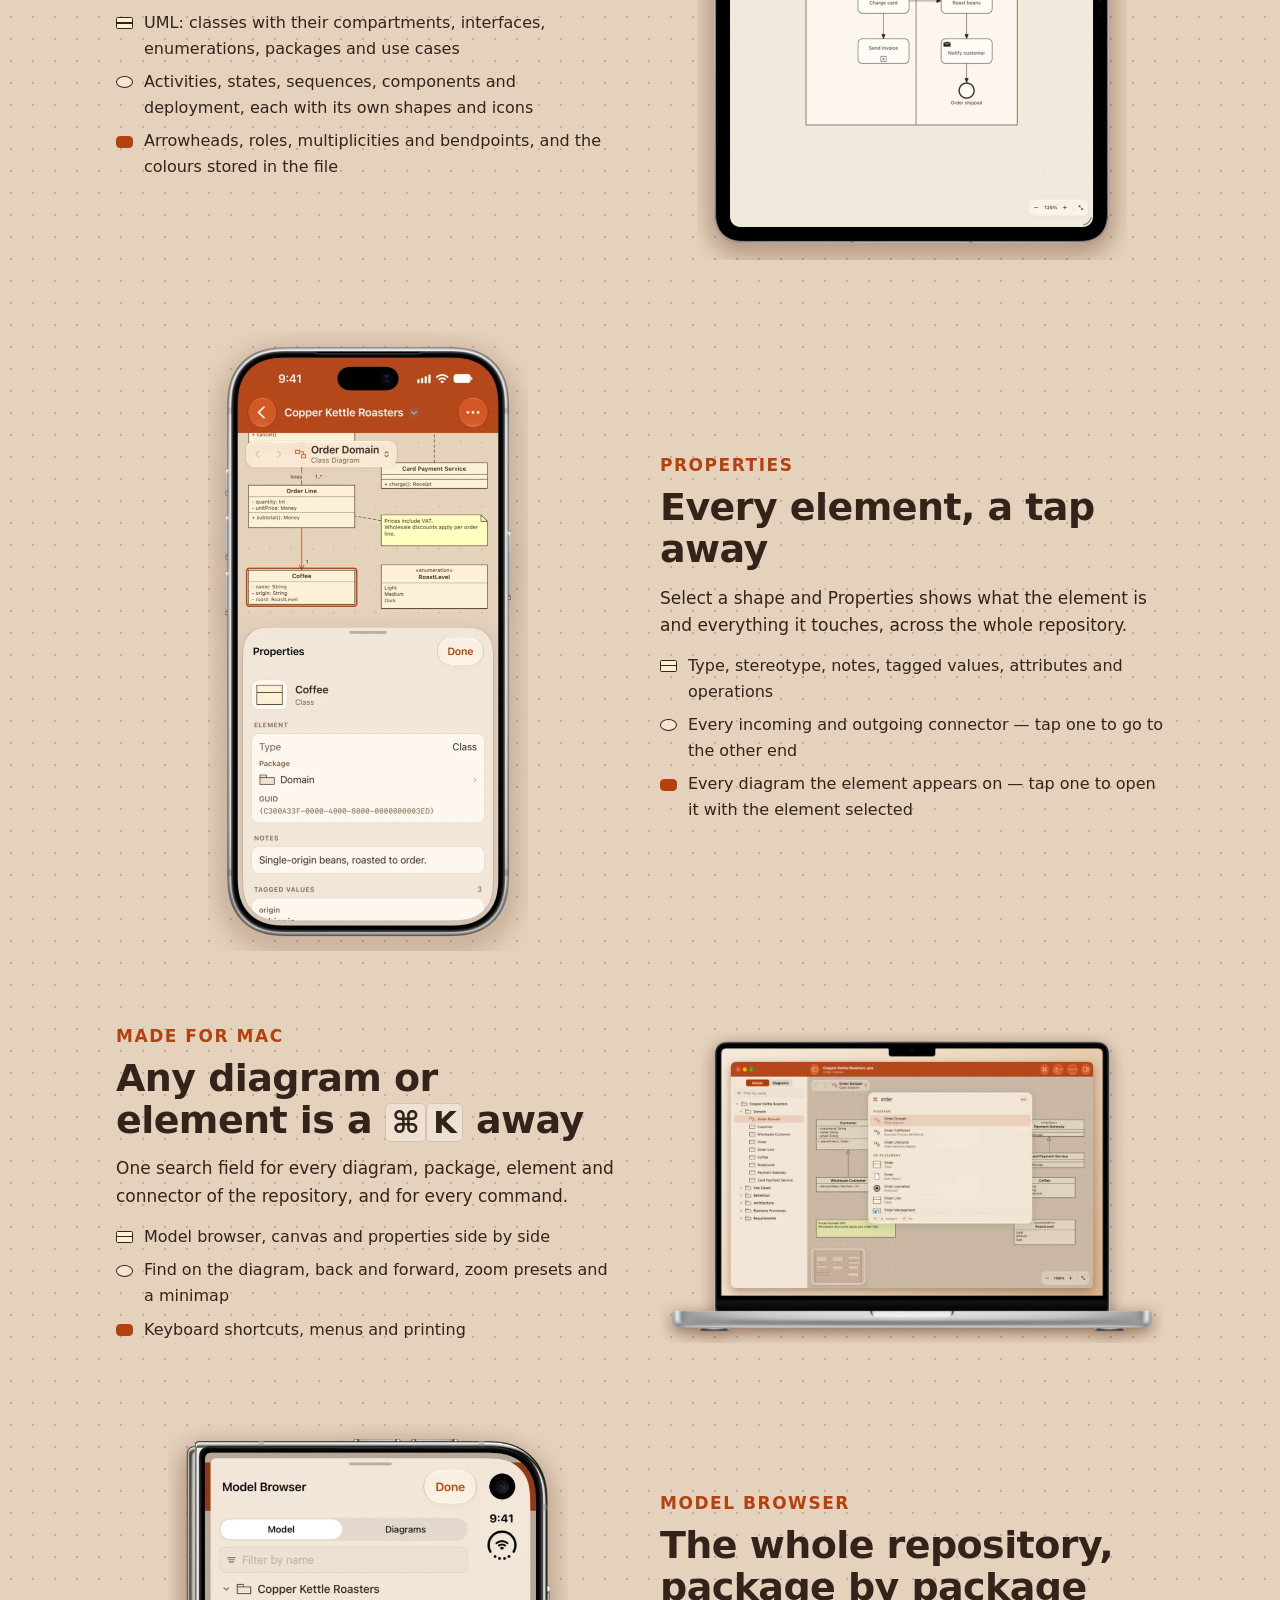
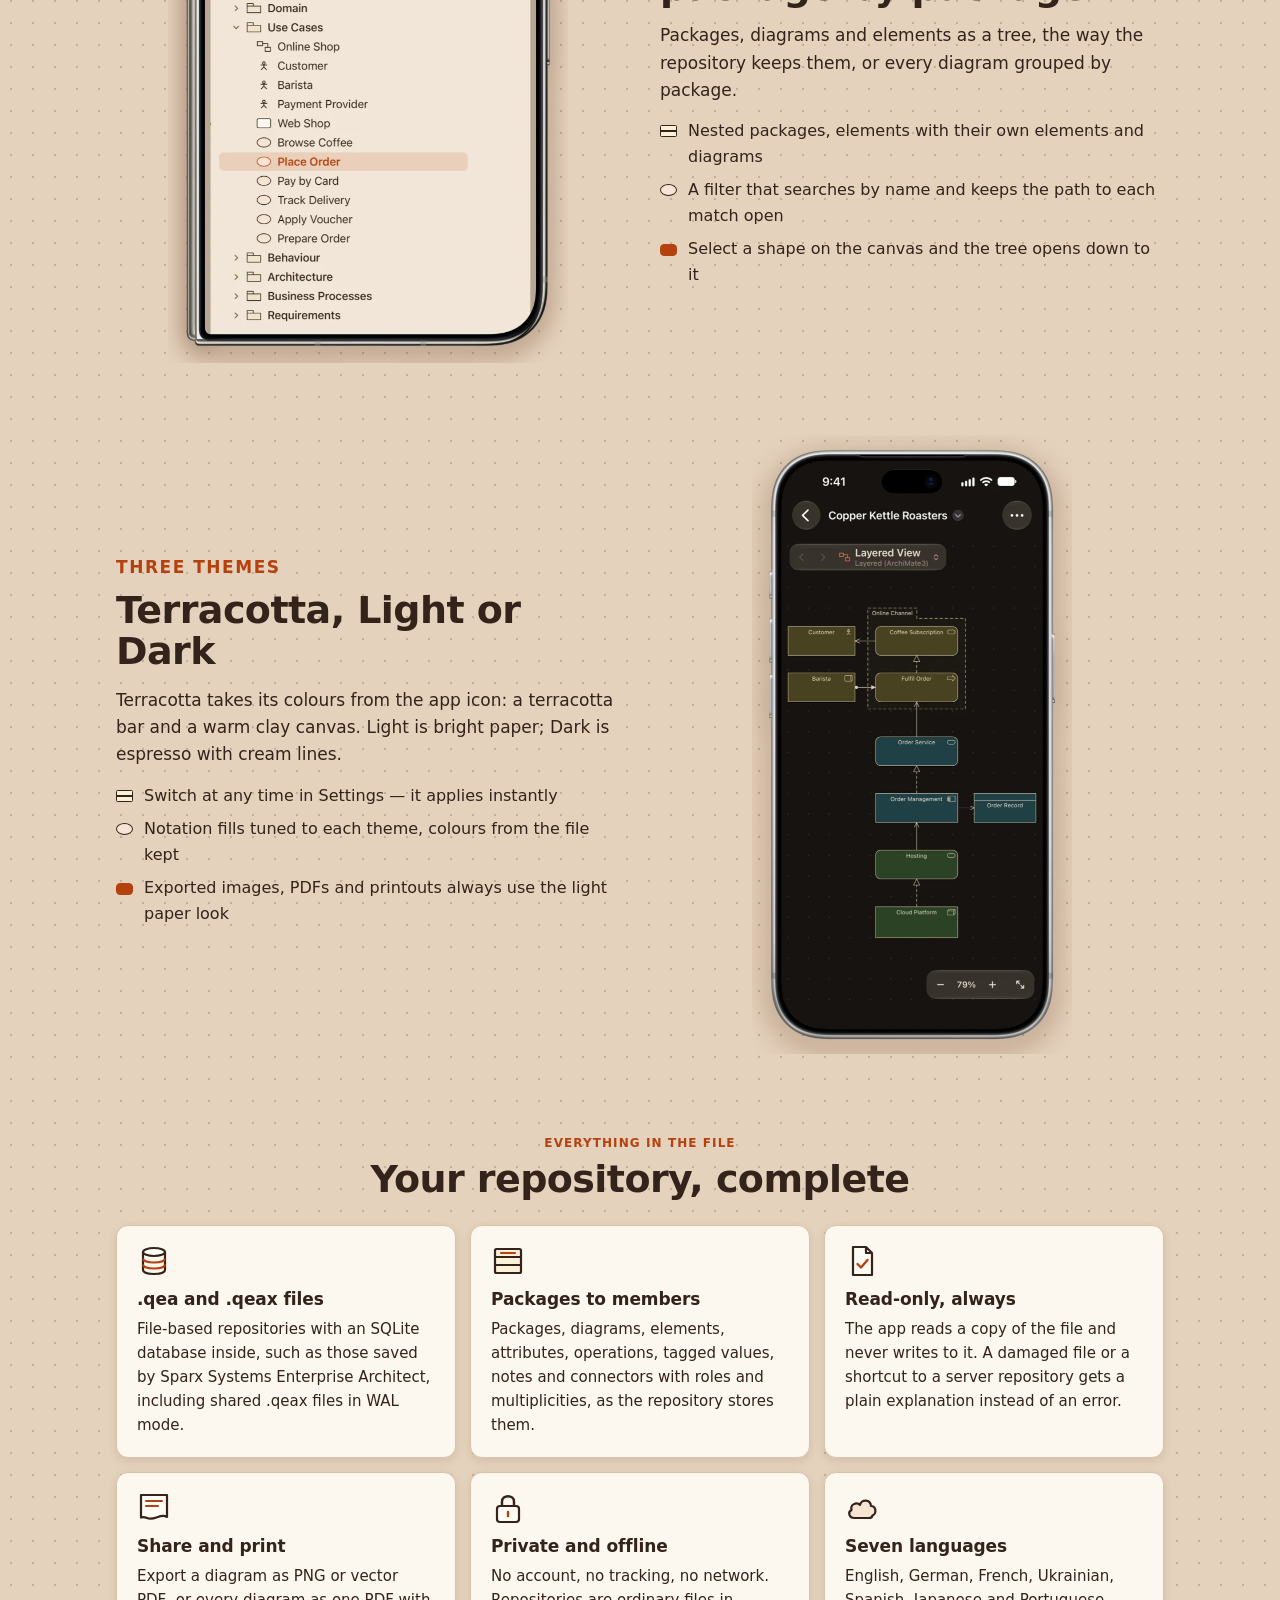
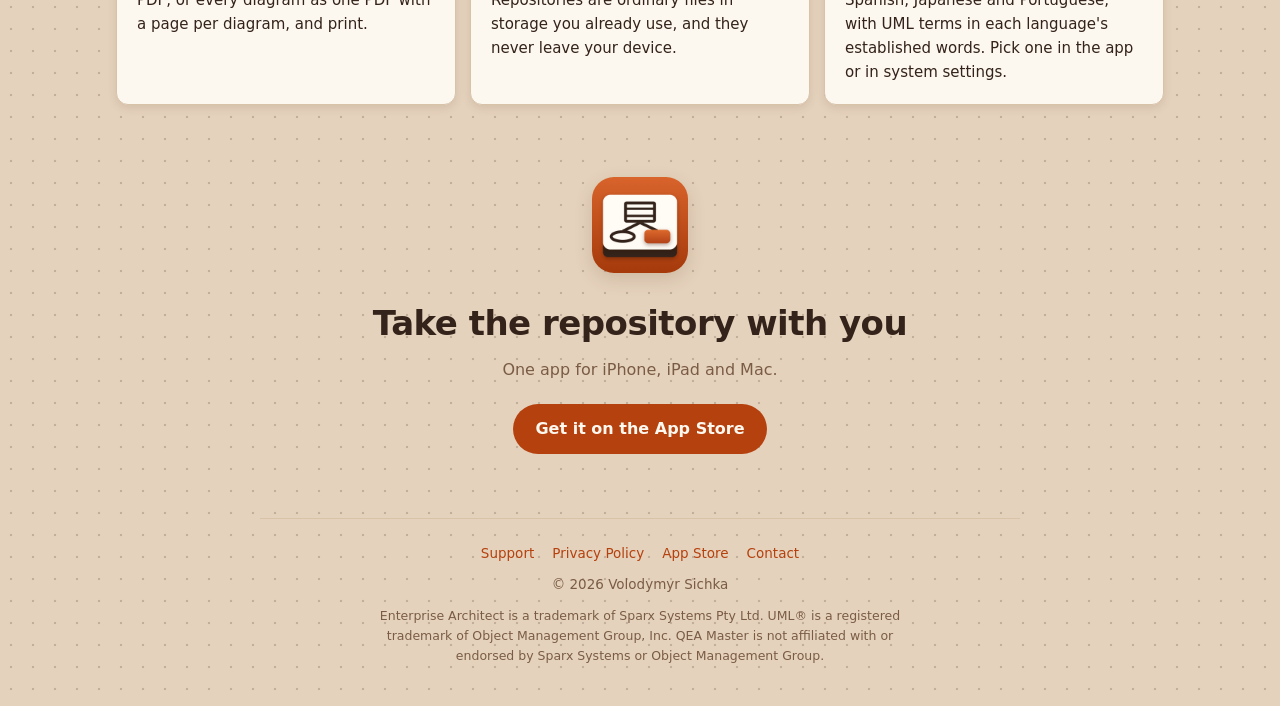
==== commit 65258fa4: "Drop BPMN and ArchiMate from the pages" ====
--- a/marketing.html
+++ b/marketing.html
@@ -6,13 +6,13 @@
   <meta name="viewport" content="width=device-width, initial-scale=1, viewport-fit=cover" />
   <title>QEA Master — a viewer for .qea and .qeax model repositories on iPhone, iPad and Mac</title>
   <meta name="description"
-    content="QEA Master opens .qea and .qeax model repositories on iPhone, iPad and Mac and draws their UML, BPMN and ArchiMate diagrams natively. Every element a tap away, fully offline." />
+    content="QEA Master opens .qea and .qeax model repositories on iPhone, iPad and Mac and draws their diagrams natively. Every element a tap away, fully offline." />
   <meta name="theme-color" content="#b4471a" media="(prefers-color-scheme: light)" />
   <meta name="theme-color" content="#1c1814" media="(prefers-color-scheme: dark)" />
   <meta property="og:type" content="website" />
   <meta property="og:title" content="QEA Master — your models on iPhone, iPad and Mac" />
   <meta property="og:description"
-    content="A native viewer for .qea and .qeax model repositories. UML, BPMN and ArchiMate diagrams drawn natively, every element a tap away." />
+    content="A native viewer for .qea and .qeax model repositories. Every diagram drawn natively, every element a tap away." />
   <meta property="og:image" content="https://vybgss.github.io/qea-master-docs/assets/og-image.jpg" />
   <meta name="twitter:card" content="summary_large_image" />
   <meta name="apple-itunes-app" content="app-id=6835485167" />
@@ -60,8 +60,8 @@
         <p class="kicker">Model repository viewer</p>
         <h1>Your model repositories, native on iPhone, iPad and Mac</h1>
         <p class="lede">
-          Open .qea and .qeax files and walk through every UML, BPMN and ArchiMate® diagram,
-          element and connector — in a meeting, on the go or at your desk.
+          Open .qea and .qeax files and walk through every diagram, element and connector — in a
+          meeting, on the go or at your desk.
         </p>
         <div class="actions">
           <a class="button primary" href="https://apps.apple.com/app/id6835485167">Get it on the App Store</a>
@@ -70,7 +70,7 @@
         <p class="requires">For iOS 18, iPadOS 18 and macOS 15 or later</p>
 
         <img class="devices" src="assets/img/hero-devices.webp" width="1800" height="1112"
-          alt="QEA Master on iPad, MacBook, iPhone Duo and iPhone, showing a use case diagram with the model browser, a class diagram, an element's properties and a business process of an example model" />
+          alt="QEA Master on iPad, MacBook, iPhone Duo and iPhone, showing a use case diagram with the model browser, a class diagram, an element's properties and a process diagram of an example model" />
       </div>
     </section>
 
@@ -84,14 +84,14 @@
             specifications — sharp at any zoom, in the theme you choose.
           </p>
           <ul class="layered">
-            <li>UML: classes with their compartments, use cases, activities, states, sequences, components and deployment</li>
-            <li>BPMN: tasks with their markers, events, gateways, pools, lanes and data objects</li>
-            <li>ArchiMate: every element in its layer colour with its icon, every relationship with its exact line and ends</li>
+            <li>UML: classes with their compartments, interfaces, enumerations, packages and use cases</li>
+            <li>Activities, states, sequences, components and deployment, each with its own shapes and icons</li>
+            <li>Arrowheads, roles, multiplicities and bendpoints, and the colours stored in the file</li>
           </ul>
         </div>
         <div class="feature-art">
           <img class="tablet" src="assets/img/ipad-process.webp" width="860" height="1102" loading="lazy"
-            alt="iPad showing a business process with two lanes, a gateway, events and typed tasks" />
+            alt="iPad showing a process diagram of the example model" />
         </div>
       </section>
 
@@ -171,7 +171,7 @@
         </div>
         <div class="feature-art">
           <img class="phone" src="assets/img/phone-dark.webp" width="640" height="1237" loading="lazy"
-            alt="iPhone showing a layered architecture view in the Dark theme" />
+            alt="iPhone showing a diagram of the example model in the Dark theme" />
         </div>
       </section>
 
@@ -267,10 +267,9 @@
       <a href="mailto:volodymyr.sichka@gmail.com">Contact</a>
     </nav>
     <p>© 2026 Volodymyr Sichka</p>
-    <p class="legal">Enterprise Architect is a trademark of Sparx Systems Pty Ltd. UML® and BPMN™ are
-      trademarks of Object Management Group, Inc. ArchiMate® is a registered trademark of The Open
-      Group. QEA Master is not affiliated with or endorsed by Sparx Systems, Object Management Group
-      or The Open Group.</p>
+    <p class="legal">Enterprise Architect is a trademark of Sparx Systems Pty Ltd. UML® is a registered
+      trademark of Object Management Group, Inc. QEA Master is not affiliated with or endorsed by Sparx
+      Systems or Object Management Group.</p>
   </footer>
 </body>
 
